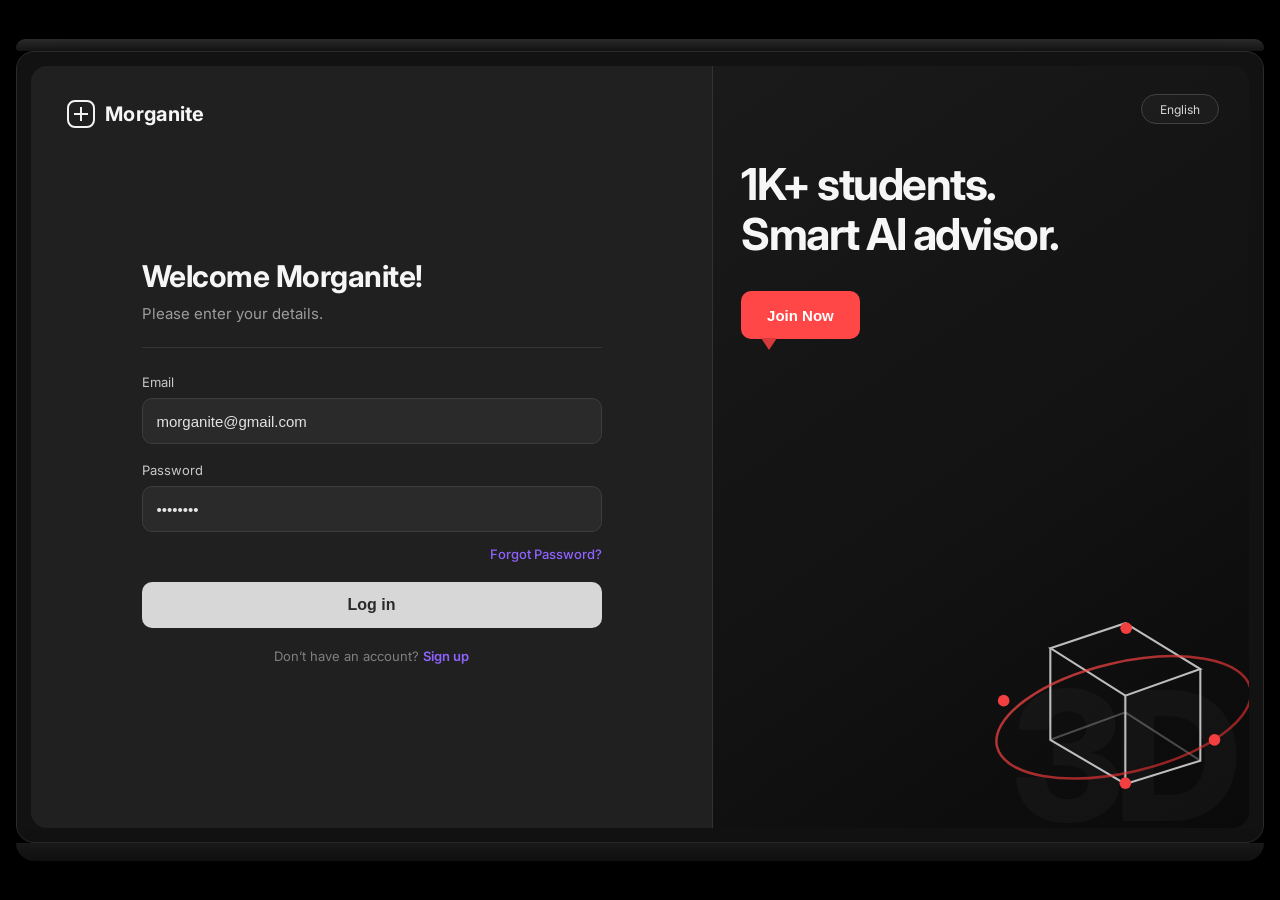
==== index.html @ a80a8ac9 "Login Front end" ====
<!doctype html>
<html lang="en">
  <head>
    <meta charset="UTF-8" />
    <meta name="viewport" content="width=device-width, initial-scale=1.0" />
    <title>Morganite Login</title>
    <link rel="preconnect" href="https://fonts.googleapis.com" />
    <link rel="preconnect" href="https://fonts.gstatic.com" crossorigin />
    <link
      href="https://fonts.googleapis.com/css2?family=Inter:wght@400;500;600;700;800&display=swap"
      rel="stylesheet"
    />
    <link rel="stylesheet" href="styles.css" />
  </head>
  <body>
    <main class="stage">
      <section class="laptop" aria-label="Laptop mockup">
        <header class="laptop-top"></header>
        <div class="screen-shell">
          <div class="screen-scale">
            <div class="screen-ui">
              <section class="auth-panel">
                <div class="auth-inner">
                  <a href="#" class="brand" aria-label="Morganite home">
                    <span class="brand-icon"></span>
                    <span>Morganite</span>
                  </a>

                  <div class="form-wrap">
                    <h1>Welcome Morganite!</h1>
                    <p class="subtitle">Please enter your details.</p>
                    <div class="panel-divider" aria-hidden="true"></div>

                    <form class="login-form" action="#" method="post">
                      <label class="field-label" for="email">Email</label>
                      <input id="email" class="input" type="email" value="morganite@gmail.com" />

                      <label class="field-label" for="password">Password</label>
                      <input id="password" class="input" type="password" value="password" />

                      <a href="#" class="forgot-link">Forgot Password?</a>

                      <button class="btn-login" type="submit">Log in</button>
                    </form>

                    <p class="signup-text">
                      Don’t have an account?
                      <a href="#">Sign up</a>
                    </p>
                  </div>
                </div>
              </section>

              <section class="hero-panel">
                <div class="hero-language-pill">English</div>

                <div class="hero-content">
                  <h2>
                    <span>1K+ students.</span>
                    <span>Smart AI advisor.</span>
                  </h2>

                  <button class="btn-join" type="button">
                    Join Now
                    <span class="btn-pointer" aria-hidden="true"></span>
                  </button>
                </div>

                <div class="watermark" aria-hidden="true">3D</div>

                <div class="illustration" aria-hidden="true">
                  <svg viewBox="0 0 420 300" role="img" aria-label="3D cube illustration">
                    <defs>
                      <linearGradient id="ringGrad" x1="0" y1="0" x2="1" y2="1">
                        <stop offset="0%" stop-color="#ff4d4d" stop-opacity="0.9" />
                        <stop offset="100%" stop-color="#ff2f2f" stop-opacity="0.65" />
                      </linearGradient>
                    </defs>

                    <g fill="none" stroke="#dbdbdb" stroke-width="2.5" opacity="0.9">
                      <path d="M160 65L250 35L340 90L250 122Z" />
                      <path d="M160 65V175L250 228V122" />
                      <path d="M340 90V200L250 228" />
                      <path d="M160 175L250 142L340 200" opacity="0.35" />
                    </g>

                    <ellipse
                      cx="248"
                      cy="148"
                      rx="156"
                      ry="66"
                      transform="rotate(-13 248 148)"
                      stroke="url(#ringGrad)"
                      stroke-width="3"
                      fill="none"
                      opacity="0.85"
                    />

                    <g fill="#ff4242">
                      <circle cx="104" cy="128" r="7" />
                      <circle cx="357" cy="175" r="7" />
                      <circle cx="251" cy="41" r="7" />
                      <circle cx="250" cy="227" r="7" />
                    </g>
                  </svg>
                </div>
              </section>
            </div>
          </div>
        </div>
        <footer class="laptop-base"></footer>
      </section>
    </main>
  </body>
</html>
---- styles.css ----
:root {
  --bg-page: #000000;
  --laptop-frame: #121212;
  --laptop-bezel: #191919;

  --auth-bg: #202020;
  --auth-divider: #353535;
  --hero-divider: rgba(255, 255, 255, 0.08);
  --hero-grad-start: #1a1a1a;
  --hero-grad-mid: #121212;
  --hero-grad-end: #0a0a0a;

  --text-main: #f6f6f6;
  --text-muted: #9c9c9c;
  --text-subtle: #7f7f7f;
  --input-bg: #2a2a2a;
  --input-border: #3d3d3d;
  --btn-login-bg: #d7d7d7;
  --btn-login-text: #2a2a2a;

  --purple: #8f63ff;
  --red: #ff4747;
  --red-dark: #d73a3a;

  --radius-screen: 16px;
  --radius-md: 12px;
  --radius-sm: 10px;
  --shadow-screen: 0 30px 60px rgba(0, 0, 0, 0.65);

  --fs-hero: 56px;
  --fs-title: 34px;
  --fs-body: 15px;
  --fs-small: 13px;
}

* {
  box-sizing: border-box;
}

html,
body {
  width: 100%;
  height: 100%;
}

body {
  margin: 0;
  background: var(--bg-page);
  color: var(--text-main);
  font-family: "Inter", sans-serif;
}

.stage {
  min-height: 100vh;
  display: flex;
  align-items: center;
  justify-content: center;
  padding: 24px;
}

.laptop {
  width: min(1640px, 100%);
  display: flex;
  flex-direction: column;
  align-items: center;
}

.laptop-top {
  width: min(1520px, 100%);
  height: 12px;
  background: linear-gradient(180deg, #2c2c2c, #151515);
  border-radius: 18px 18px 6px 6px;
}

.screen-shell {
  width: min(1520px, 100%);
  background: var(--laptop-frame);
  border-radius: 18px;
  padding: 20px;
  box-shadow: var(--shadow-screen);
  border: 1px solid #2a2a2a;
}

.screen-scale {
  width: 100%;
  max-width: 1440px;
  aspect-ratio: 16 / 10;
  margin: 0 auto;
  overflow: hidden;
  border-radius: var(--radius-screen);
  background: #151515;
}

.screen-ui {
  width: 100%;
  height: 100%;
  display: grid;
  grid-template-columns: 56% 44%;
}

.auth-panel {
  background: var(--auth-bg);
  border-right: 1px solid var(--hero-divider);
  display: flex;
  padding: 46px 58px;
}

.auth-inner {
  width: 100%;
  display: grid;
  grid-template-rows: auto 1fr;
}

.brand {
  display: inline-flex;
  align-items: center;
  gap: 10px;
  width: max-content;
  color: var(--text-main);
  text-decoration: none;
  font-size: 20px;
  font-weight: 700;
  letter-spacing: 0.3px;
}

.brand-icon {
  width: 28px;
  height: 28px;
  border-radius: 8px;
  border: 2px solid #f2f2f2;
  position: relative;
}

.brand-icon::before,
.brand-icon::after {
  content: "";
  position: absolute;
  background: #f2f2f2;
}

.brand-icon::before {
  width: 2px;
  height: 14px;
  top: 5px;
  left: 11px;
}

.brand-icon::after {
  width: 14px;
  height: 2px;
  left: 5px;
  top: 11px;
}

.form-wrap {
  align-self: center;
  width: min(460px, 100%);
  margin: 0 auto;
}

h1 {
  margin: 0;
  font-size: var(--fs-title);
  font-weight: 700;
  letter-spacing: -0.5px;
}

.subtitle {
  margin: 10px 0 0;
  color: var(--text-muted);
  font-size: var(--fs-body);
}

.panel-divider {
  height: 1px;
  background: var(--auth-divider);
  margin: 24px 0 26px;
}

.login-form {
  display: flex;
  flex-direction: column;
}

.field-label {
  color: #c8c8c8;
  font-size: var(--fs-small);
  margin-bottom: 8px;
}

.input {
  height: 46px;
  border-radius: var(--radius-sm);
  border: 1px solid var(--input-border);
  background: var(--input-bg);
  color: #e3e3e3;
  padding: 0 14px;
  font-size: var(--fs-body);
  margin-bottom: 18px;
  outline: none;
}

.input:focus {
  border-color: #5c5c5c;
}

.forgot-link {
  align-self: flex-end;
  margin-top: -4px;
  margin-bottom: 20px;
  font-size: var(--fs-small);
  color: var(--purple);
  text-decoration: none;
  font-weight: 500;
}

.btn-login {
  height: 46px;
  border: 0;
  border-radius: var(--radius-sm);
  background: var(--btn-login-bg);
  color: var(--btn-login-text);
  font-size: 16px;
  font-weight: 600;
  cursor: pointer;
}

.signup-text {
  margin: 20px 0 0;
  text-align: center;
  color: var(--text-subtle);
  font-size: var(--fs-small);
}

.signup-text a {
  color: var(--purple);
  text-decoration: none;
  font-weight: 600;
}

.hero-panel {
  position: relative;
  overflow: hidden;
  background: linear-gradient(145deg, var(--hero-grad-start), var(--hero-grad-mid) 58%, var(--hero-grad-end));
  padding: 42px 40px;
}

.hero-language-pill {
  position: absolute;
  top: 28px;
  right: 30px;
  min-width: 78px;
  height: 30px;
  border: 1px solid #414141;
  border-radius: 999px;
  display: inline-flex;
  align-items: center;
  justify-content: center;
  font-size: 12px;
  color: #d5d5d5;
  background: rgba(255, 255, 255, 0.03);
}

.hero-content {
  position: relative;
  z-index: 2;
  margin-top: 66px;
}

h2 {
  margin: 0;
  display: flex;
  flex-direction: column;
  gap: 4px;
  font-size: var(--fs-hero);
  line-height: 1.03;
  letter-spacing: -1.5px;
}

.btn-join {
  margin-top: 34px;
  position: relative;
  height: 48px;
  padding: 0 26px;
  border: 0;
  border-radius: 10px;
  background: var(--red);
  color: #fff;
  font-size: 15px;
  font-weight: 600;
  cursor: pointer;
}

.btn-pointer {
  position: absolute;
  width: 0;
  height: 0;
  border-left: 8px solid transparent;
  border-right: 8px solid transparent;
  border-top: 12px solid var(--red-dark);
  bottom: -11px;
  left: 20px;
}

.watermark {
  position: absolute;
  right: 18px;
  bottom: 0;
  font-size: 240px;
  line-height: 0.8;
  letter-spacing: -10px;
  color: rgba(255, 255, 255, 0.03);
  font-weight: 800;
  user-select: none;
  z-index: 1;
}

.illustration {
  position: absolute;
  right: -10px;
  bottom: -10px;
  width: 430px;
  z-index: 2;
  opacity: 0.95;
}

.illustration svg {
  width: 100%;
  height: auto;
  display: block;
}

.laptop-base {
  width: min(1620px, 100%);
  height: 18px;
  background: linear-gradient(180deg, #191919 0%, #0f0f0f 100%);
  border-radius: 0 0 28px 28px;
  box-shadow: 0 14px 24px rgba(0, 0, 0, 0.55);
}

/* Key spacing scale: 8px base with panel padding at 58px / 40px */
@media (max-width: 1280px) {
  .stage {
    padding: 16px;
  }

  .screen-shell {
    padding: 14px;
  }

  .auth-panel {
    padding: 34px 36px;
  }

  .hero-panel {
    padding: 30px 28px;
  }

  h1 {
    font-size: 30px;
  }

  h2 {
    font-size: 44px;
  }

  .illustration {
    width: 350px;
    right: -18px;
    bottom: -16px;
  }

  .watermark {
    font-size: 180px;
  }
}

@media (max-width: 1024px) {
  .screen-ui {
    grid-template-columns: 1fr;
  }

  .auth-panel {
    border-right: 0;
    border-bottom: 1px solid var(--hero-divider);
  }

  .hero-panel {
    min-height: 400px;
  }

  .hero-content {
    margin-top: 40px;
    max-width: 460px;
  }

  .illustration {
    width: 320px;
  }
}

@media (max-width: 720px) {
  .laptop-top,
  .laptop-base {
    display: none;
  }

  .screen-shell {
    padding: 8px;
    border-radius: 12px;
  }

  .auth-panel,
  .hero-panel {
    padding: 24px 20px;
  }

  h1 {
    font-size: 26px;
  }

  h2 {
    font-size: 36px;
  }
}
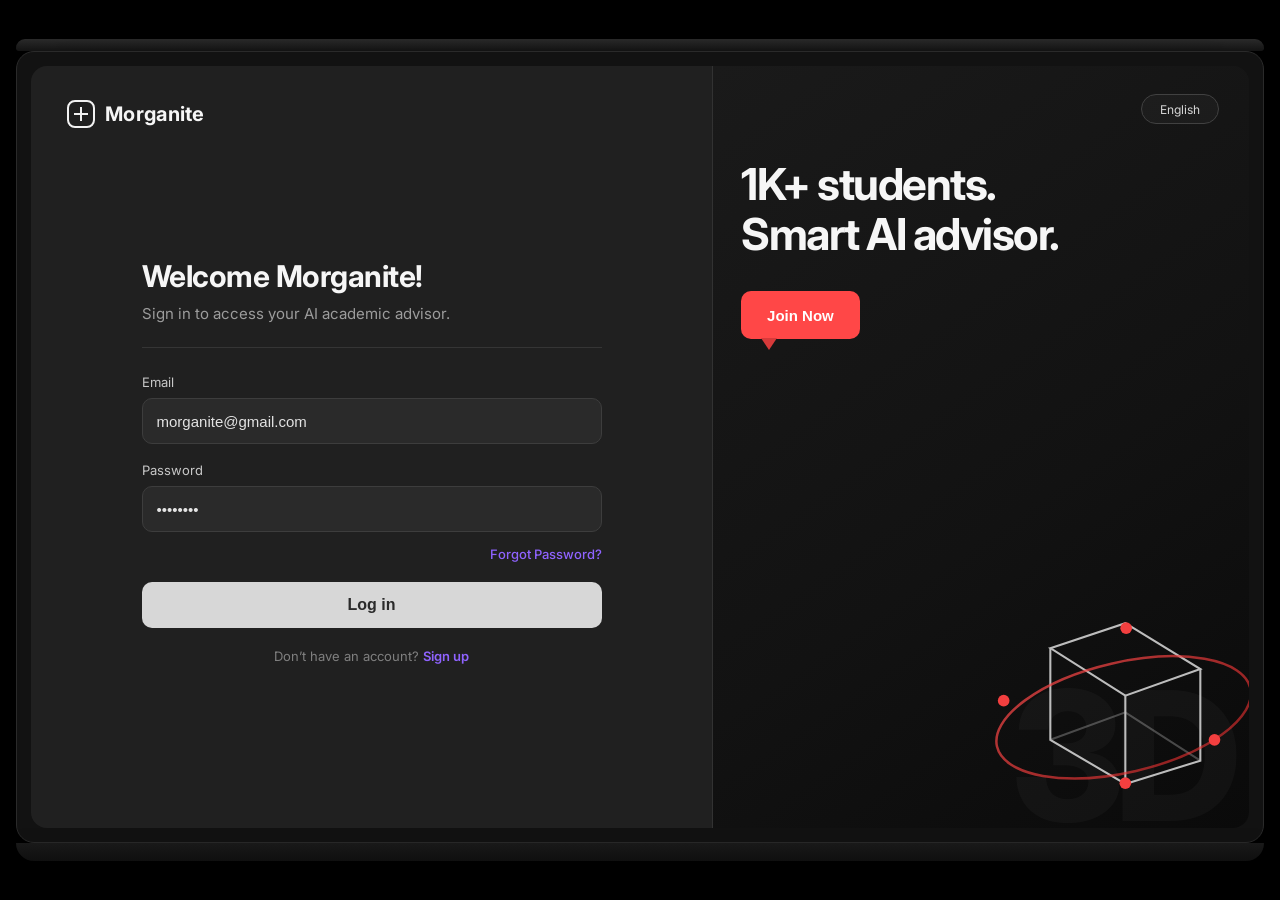
==== commit 7869cd86: "Update index.html" ====
--- a/index.html
+++ b/index.html
@@ -3,7 +3,7 @@
   <head>
     <meta charset="UTF-8" />
     <meta name="viewport" content="width=device-width, initial-scale=1.0" />
-    <title>Morganite Login</title>
+    <title>Morgan AI Login</title>
     <link rel="preconnect" href="https://fonts.googleapis.com" />
     <link rel="preconnect" href="https://fonts.gstatic.com" crossorigin />
     <link
@@ -21,14 +21,14 @@
             <div class="screen-ui">
               <section class="auth-panel">
                 <div class="auth-inner">
-                  <a href="#" class="brand" aria-label="Morganite home">
+                  <a href="#" class="brand" aria-label="Morgan AI home">
                     <span class="brand-icon"></span>
                     <span>Morganite</span>
                   </a>
 
                   <div class="form-wrap">
                     <h1>Welcome Morganite!</h1>
-                    <p class="subtitle">Please enter your details.</p>
+                    <p class="subtitle">Sign in to access your AI academic advisor.</p>
                     <div class="panel-divider" aria-hidden="true"></div>
 
                     <form class="login-form" action="#" method="post">
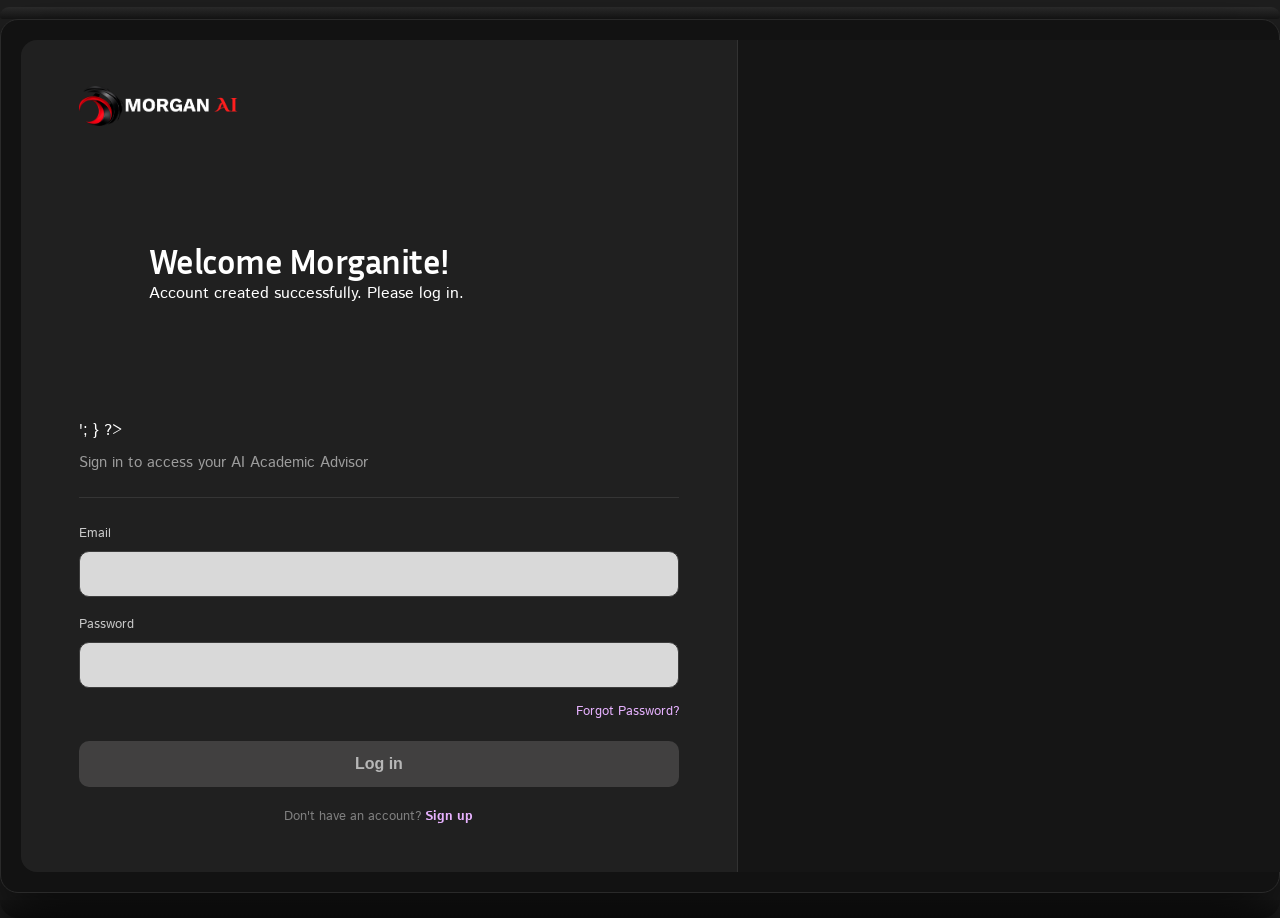
==== commit 768b14a9: "merged VS Code changes with GitHub" ====
--- a/index.html
+++ b/index.html
@@ -1,115 +1,131 @@
-<!doctype html>
-<html lang="en">
-  <head>
-    <meta charset="UTF-8" />
-    <meta name="viewport" content="width=device-width, initial-scale=1.0" />
-    <title>Morgan AI Login</title>
-    <link rel="preconnect" href="https://fonts.googleapis.com" />
-    <link rel="preconnect" href="https://fonts.gstatic.com" crossorigin />
-    <link
-      href="https://fonts.googleapis.com/css2?family=Inter:wght@400;500;600;700;800&display=swap"
-      rel="stylesheet"
-    />
-    <link rel="stylesheet" href="styles.css" />
-  </head>
-  <body>
-    <main class="stage">
-      <section class="laptop" aria-label="Laptop mockup">
-        <header class="laptop-top"></header>
-        <div class="screen-shell">
-          <div class="screen-scale">
-            <div class="screen-ui">
-              <section class="auth-panel">
-                <div class="auth-inner">
-                  <a href="#" class="brand" aria-label="Morgan AI home">
-                    <span class="brand-icon"></span>
-                    <span>Morganite</span>
-                  </a>
+<!DOCTYPE html>
+<html>
+<head>
 
-                  <div class="form-wrap">
-                    <h1>Welcome Morganite!</h1>
-                    <p class="subtitle">Sign in to access your AI academic advisor.</p>
-                    <div class="panel-divider" aria-hidden="true"></div>
+<title>Morgan AI</title>
 
-                    <form class="login-form" action="#" method="post">
-                      <label class="field-label" for="email">Email</label>
-                      <input id="email" class="input" type="email" value="morganite@gmail.com" />
+<link rel="stylesheet" href="styles.css">
 
-                      <label class="field-label" for="password">Password</label>
-                      <input id="password" class="input" type="password" value="password" />
+</head>
 
-                      <a href="#" class="forgot-link">Forgot Password?</a>
+<body>
 
-                      <button class="btn-login" type="submit">Log in</button>
-                    </form>
+<div class="stage">
 
-                    <p class="signup-text">
-                      Don’t have an account?
-                      <a href="#">Sign up</a>
-                    </p>
-                  </div>
-                </div>
-              </section>
+<div class="laptop">
 
-              <section class="hero-panel">
-                <div class="hero-language-pill">English</div>
+<div class="laptop-top"></div>
 
-                <div class="hero-content">
-                  <h2>
-                    <span>1K+ students.</span>
-                    <span>Smart AI advisor.</span>
-                  </h2>
+<div class="screen-shell">
 
-                  <button class="btn-join" type="button">
-                    Join Now
-                    <span class="btn-pointer" aria-hidden="true"></span>
-                  </button>
-                </div>
+<div class="screen-scale">
 
-                <div class="watermark" aria-hidden="true">3D</div>
+<div class="screen-ui">
 
-                <div class="illustration" aria-hidden="true">
-                  <svg viewBox="0 0 420 300" role="img" aria-label="3D cube illustration">
-                    <defs>
-                      <linearGradient id="ringGrad" x1="0" y1="0" x2="1" y2="1">
-                        <stop offset="0%" stop-color="#ff4d4d" stop-opacity="0.9" />
-                        <stop offset="100%" stop-color="#ff2f2f" stop-opacity="0.65" />
-                      </linearGradient>
-                    </defs>
+<!-- LEFT SIDE LOGIN -->
 
-                    <g fill="none" stroke="#dbdbdb" stroke-width="2.5" opacity="0.9">
-                      <path d="M160 65L250 35L340 90L250 122Z" />
-                      <path d="M160 65V175L250 228V122" />
-                      <path d="M340 90V200L250 228" />
-                      <path d="M160 175L250 142L340 200" opacity="0.35" />
-                    </g>
+<div class="auth-panel">
 
-                    <ellipse
-                      cx="248"
-                      cy="148"
-                      rx="156"
-                      ry="66"
-                      transform="rotate(-13 248 148)"
-                      stroke="url(#ringGrad)"
-                      stroke-width="3"
-                      fill="none"
-                      opacity="0.85"
-                    />
+<div class="auth-inner">
 
-                    <g fill="#ff4242">
-                      <circle cx="104" cy="128" r="7" />
-                      <circle cx="357" cy="175" r="7" />
-                      <circle cx="251" cy="41" r="7" />
-                      <circle cx="250" cy="227" r="7" />
-                    </g>
-                  </svg>
-                </div>
-              </section>
-            </div>
-          </div>
-        </div>
-        <footer class="laptop-base"></footer>
-      </section>
-    </main>
-  </body>
-</html>
+<div class="brand">
+<img src="assets/logo.png" style="height:40px">
+</div>
+
+<div class="form-wrap">
+
+<h1>Welcome Morganite!</h1>
+
+<?php
+if(isset($_GET["signup"]) && $_GET["signup"]=="success"){
+echo '<div class="success-message">Account created successfully. Please log in.</div>';
+}
+?>
+
+<p class="subtitle">
+Sign in to access your AI Academic Advisor
+</p>
+
+<div class="panel-divider"></div>
+
+<form class="login-form" action="login.php" method="POST">
+
+<label class="field-label">Email</label>
+<input class="input" name="email" required>
+
+<label class="field-label">Password</label>
+<input type="password" class="input" name="password" required>
+
+<a class="forgot-link" href="reset_password.php">Forgot Password?</a>
+
+<button class="btn-login">Log in</button>
+
+</form>
+
+<p class="signup-text">
+Don't have an account? <a href="register.php">Sign up</a>
+</p>
+
+</div>
+
+</div>
+
+</div>
+
+<!-- RIGHT SIDE HERO -->
+
+<div class="hero-panel">
+
+<img src="assets/banner.png" class="hero-banner">
+
+</div>
+
+</div>
+
+</div>
+
+</div>
+
+</div>
+
+<div class="laptop-base"></div>
+
+</div>
+
+</div>
+
+<div id="resetPopup" class="popup">
+
+<h2>Reset your password</h2>
+
+<input placeholder="Email">
+
+<input placeholder="Create New Password">
+
+<input placeholder="Re-type Password">
+
+<button onclick="submitReset()">Reset</button>
+
+<span class="close" onclick="closeReset()">✕</span>
+
+</div>
+
+<script>
+
+function openReset(){
+document.getElementById("resetPopup").style.display="block"
+}
+
+function closeReset(){
+document.getElementById("resetPopup").style.display="none"
+}
+
+function submitReset(){
+alert("Password reset request sent")
+document.getElementById("resetPopup").style.display="none"
+}
+
+</script>
+
+</body>
+</html>
--- a/styles.css
+++ b/styles.css
@@ -1,5 +1,7 @@
+@import url('https://fonts.googleapis.com/css2?family=Inria+Sans:wght@700&family=Istok+Web&family=Noto+Sans+Devanagari&family=Inknut+Antiqua:wght@700&display=swap');
+
 :root {
-  --bg-page: #000000;
+  --bg-page: #1E1E1E;
   --laptop-frame: #121212;
   --laptop-bezel: #191919;
 
@@ -10,17 +12,19 @@
   --hero-grad-mid: #121212;
   --hero-grad-end: #0a0a0a;
 
-  --text-main: #f6f6f6;
+  --text-main: #FFFFFF;
   --text-muted: #9c9c9c;
   --text-subtle: #7f7f7f;
-  --input-bg: #2a2a2a;
+
+  --input-bg: #D9D9D9;
   --input-border: #3d3d3d;
-  --btn-login-bg: #d7d7d7;
-  --btn-login-text: #2a2a2a;
-
-  --purple: #8f63ff;
-  --red: #ff4747;
-  --red-dark: #d73a3a;
+
+  --btn-login-bg: #414040;
+  --btn-login-text: #B7B7B7;
+
+  --purple: #E7B2FF;
+  --red: #FF1E1E;
+  --red-dark: #CA5959;
 
   --radius-screen: 16px;
   --radius-md: 12px;
@@ -47,22 +51,19 @@
   margin: 0;
   background: var(--bg-page);
   color: var(--text-main);
-  font-family: "Inter", sans-serif;
+  font-family: "Istok Web", sans-serif;
 }
 
 .stage {
-  min-height: 100vh;
+  width: 100%;
+  height: 100vh;
   display: flex;
   align-items: center;
   justify-content: center;
-  padding: 24px;
 }
 
 .laptop {
-  width: min(1640px, 100%);
-  display: flex;
-  flex-direction: column;
-  align-items: center;
+  width: 1280px;
 }
 
 .laptop-top {
@@ -82,9 +83,8 @@
 }
 
 .screen-scale {
-  width: 100%;
-  max-width: 1440px;
-  aspect-ratio: 16 / 10;
+  width: 1280px;
+  height: 832px;
   margin: 0 auto;
   overflow: hidden;
   border-radius: var(--radius-screen);
@@ -121,6 +121,7 @@
   font-size: 20px;
   font-weight: 700;
   letter-spacing: 0.3px;
+  font-family: "Inria Sans", sans-serif;
 }
 
 .brand-icon {
@@ -163,6 +164,7 @@
   font-size: var(--fs-title);
   font-weight: 700;
   letter-spacing: -0.5px;
+  font-family: "Inria Sans", sans-serif;
 }
 
 .subtitle {
@@ -193,7 +195,7 @@
   border-radius: var(--radius-sm);
   border: 1px solid var(--input-border);
   background: var(--input-bg);
-  color: #e3e3e3;
+  color: #000000;
   padding: 0 14px;
   font-size: var(--fs-body);
   margin-bottom: 18px;
@@ -275,6 +277,7 @@
   font-size: var(--fs-hero);
   line-height: 1.03;
   letter-spacing: -1.5px;
+  font-family: "Inria Sans", sans-serif;
 }
 
 .btn-join {
@@ -338,88 +341,236 @@
   box-shadow: 0 14px 24px rgba(0, 0, 0, 0.55);
 }
 
-/* Key spacing scale: 8px base with panel padding at 58px / 40px */
-@media (max-width: 1280px) {
-  .stage {
-    padding: 16px;
-  }
-
-  .screen-shell {
-    padding: 14px;
-  }
-
-  .auth-panel {
-    padding: 34px 36px;
-  }
-
-  .hero-panel {
-    padding: 30px 28px;
-  }
-
-  h1 {
-    font-size: 30px;
-  }
-
-  h2 {
-    font-size: 44px;
-  }
-
-  .illustration {
-    width: 350px;
-    right: -18px;
-    bottom: -16px;
-  }
-
-  .watermark {
-    font-size: 180px;
-  }
-}
-
-@media (max-width: 1024px) {
-  .screen-ui {
-    grid-template-columns: 1fr;
-  }
-
-  .auth-panel {
-    border-right: 0;
-    border-bottom: 1px solid var(--hero-divider);
-  }
-
-  .hero-panel {
-    min-height: 400px;
-  }
-
-  .hero-content {
-    margin-top: 40px;
-    max-width: 460px;
-  }
-
-  .illustration {
-    width: 320px;
-  }
-}
-
-@media (max-width: 720px) {
-  .laptop-top,
-  .laptop-base {
-    display: none;
-  }
-
-  .screen-shell {
-    padding: 8px;
-    border-radius: 12px;
-  }
-
-  .auth-panel,
-  .hero-panel {
-    padding: 24px 20px;
-  }
-
-  h1 {
-    font-size: 26px;
-  }
-
-  h2 {
-    font-size: 36px;
-  }
-}
+.popup{
+display:none;
+position:fixed;
+top:50%;
+left:50%;
+transform:translate(-50%,-50%);
+background:#D9D9D9;
+padding:30px;
+width:350px;
+border-radius:10px;
+z-index:1000;
+}
+
+.popup h2{
+color:black;
+margin-bottom:15px;
+}
+
+.popup input{
+width:100%;
+padding:10px;
+margin-bottom:10px;
+border:none;
+background:#fff;
+}
+
+.popup button{
+background:#000;
+color:#fff;
+padding:10px 20px;
+border:none;
+cursor:pointer;
+}
+
+.close{
+position:absolute;
+right:15px;
+top:10px;
+cursor:pointer;
+font-size:18px;
+}
+
+.hero-panel{
+display:flex;
+align-items:center;
+justify-content:center;
+background:#000;
+}
+
+.hero-banner{
+width:100%;
+height:100%;
+object-fit:cover;
+border-radius:16px;
+}
+
+.chat-page{
+width:100%;
+height:100vh;
+background:#0e0e0e;
+display:flex;
+flex-direction:column;
+}
+
+.chat-header{
+display:flex;
+justify-content:space-between;
+align-items:center;
+padding:20px 40px;
+border-bottom:1px solid #2a2a2a;
+}
+
+.logo{
+height:40px;
+}
+
+.chat-header-icons{
+display:flex;
+gap:15px;
+}
+
+.icon{
+height:26px;
+cursor:pointer;
+}
+
+.chat-center{
+flex:1;
+display:flex;
+flex-direction:column;
+align-items:center;
+justify-content:flex-start;
+padding-top:60px;
+}
+
+.chat-title{
+font-size:32px;
+margin-bottom:6px;
+}
+
+.chat-subtitle{
+color:#aaa;
+margin-bottom:40px;
+}
+
+.chat-input{
+position:fixed;
+bottom:40px;
+left:50%;
+transform:translateX(-50%);
+background:#858585;
+border-radius:30px;
+display:flex;
+align-items:center;
+padding:12px 18px;
+width:650px;
+position:relative;
+}
+
+.chat-input input{
+flex:1;
+border:none;
+background:transparent;
+color:white;
+outline:none;
+}
+
+.plus{
+height:24px;
+margin-right:10px;
+cursor:pointer;
+}
+
+.send{
+height:24px;
+margin-left:10px;
+cursor:pointer;
+}
+
+.plus-menu{
+position:absolute;
+bottom:60px;
+left:0;
+background:#C6C6C6;
+border-radius:10px;
+padding:8px 0;
+display:none;
+width:180px;
+box-shadow:0 8px 20px rgba(0,0,0,.4);
+}
+
+.plus-menu.show{
+display:block;
+}
+
+.menu-item{
+display:flex;
+align-items:center;
+gap:10px;
+padding:10px 14px;
+cursor:pointer;
+color:#000000;
+font-size:14px;
+}
+
+.menu-item:hover{
+background:#b5b5b5;
+}
+
+.menu-icon{
+height:18px;
+width:18px;
+}
+
+.user-msg{
+background:#4a4a4a;
+color:white;
+padding:10px 14px;
+border-radius:18px;
+max-width:70%;
+align-self:flex-end;
+word-wrap:break-word;
+}
+
+.ai-msg{
+background:#2a2a2a;
+color:white;
+padding:10px 14px;
+border-radius:18px;
+max-width:70%;
+align-self:flex-start;
+word-wrap:break-word;
+}
+
+.attachment-preview{
+max-width:650px;
+margin:0 auto 10px auto;
+color:white;
+font-size:14px;
+}
+
+.attachment-item{
+background:#3a3a3a;
+padding:8px 12px;
+border-radius:12px;
+max-width:60%;
+align-self:flex-end;
+}
+
+.chat-area{
+width:1280px;
+height:495px;
+overflow-y:auto;
+display:flex;
+flex-direction:column;
+gap:12px;
+padding:10px;
+margin-top:20px;
+}
+
+.ai-msg br{
+line-height:1.6;
+}
+
+.success-message{
+background:#1e4620;
+color:#7dff8a;
+padding:12px 18px;
+border-radius:8px;
+margin-bottom:20px;
+text-align:center;
+font-size:14px;
+}
